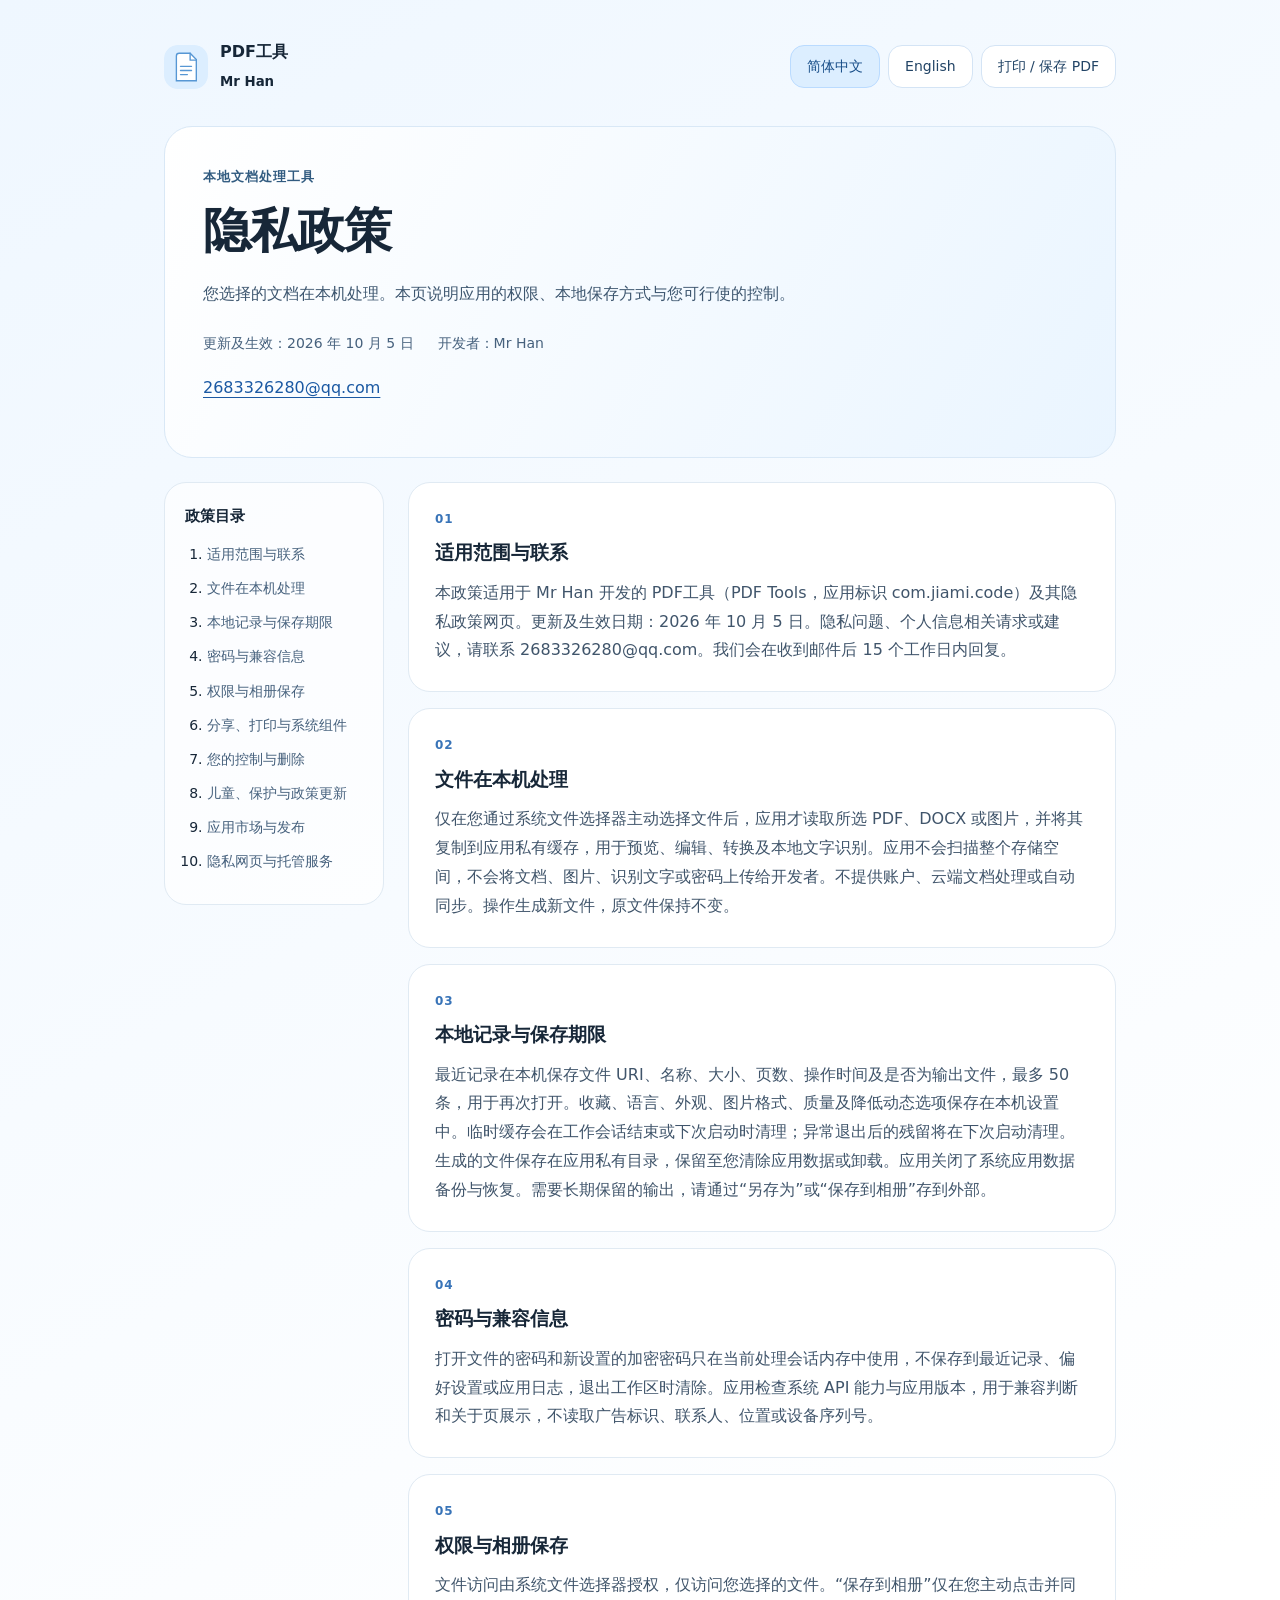
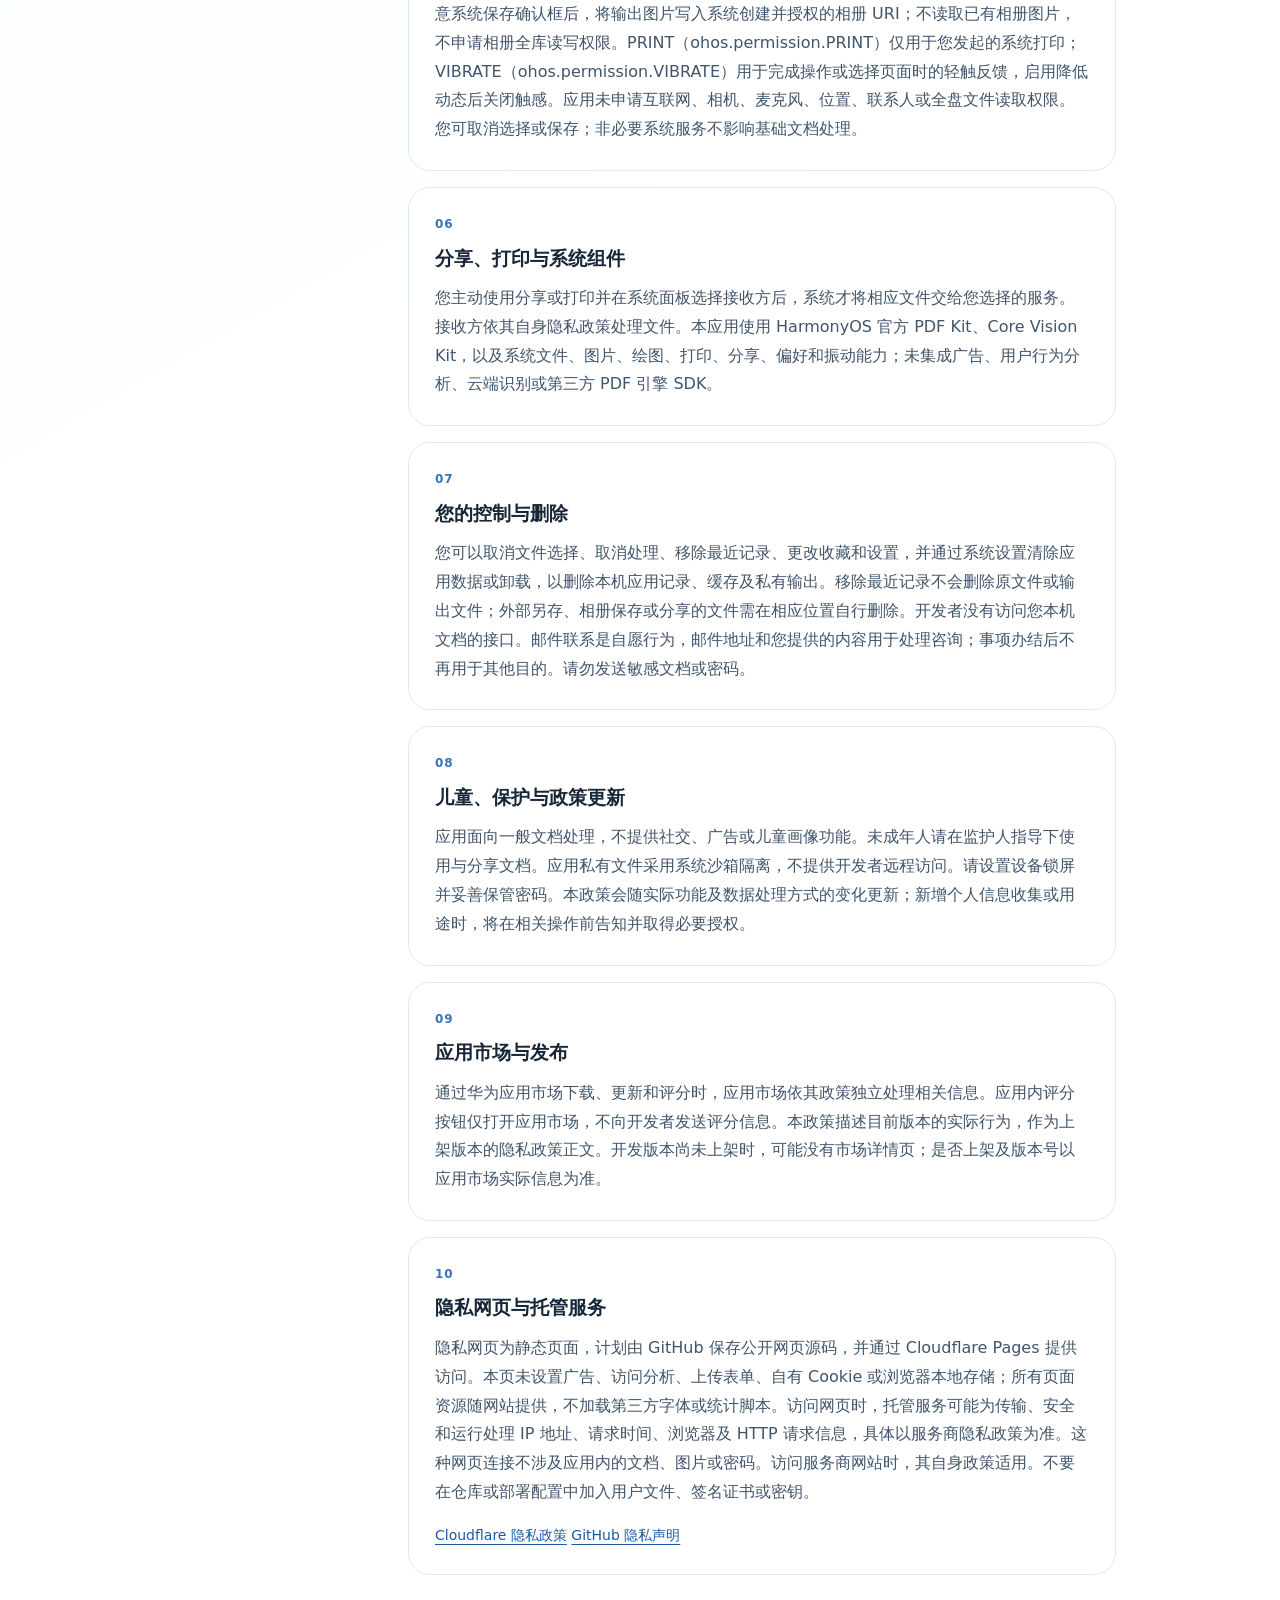
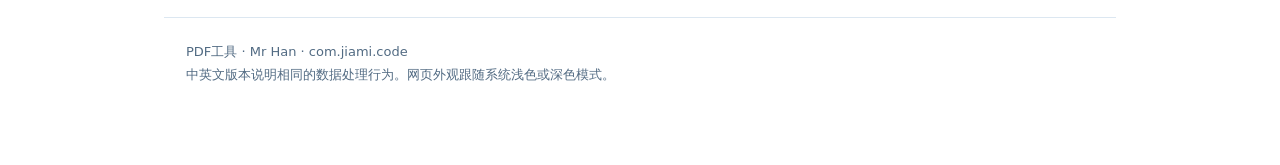
==== public/index.html @ 7ca53d2f "Add files via upload" ====
<!doctype html>
<html lang="zh-CN"><head><meta charset="utf-8"><meta name="viewport" content="width=device-width,initial-scale=1"><meta name="description" content="PDF工具 隐私政策 · Mr Han · 2026-10-05"><meta name="color-scheme" content="light dark"><title>隐私政策 · PDF工具 · Mr Han</title><link rel="icon" href="./assets/icon.svg" type="image/svg+xml"><link rel="stylesheet" href="./assets/style.css"><link rel="alternate" hreflang="zh-CN" href="./index.html"><link rel="alternate" hreflang="en" href="./en/index.html"><script src="./assets/site.js" defer></script></head>
<body><a class="skip" href="#policy">跳转到政策正文</a><div class="wrap"><header class="top"><div class="brand"><img class="icon" src="./assets/icon.svg" alt="" width="44" height="44"><span>PDF工具<br><small>Mr Han</small></span></div><nav class="controls" aria-label="语言与打印"><a class="control" href="./index.html" lang="zh-CN" aria-current="page">简体中文</a><a class="control" href="./en/index.html" lang="en" >English</a><button class="control" id="print" type="button">打印 / 保存 PDF</button></nav></header><div class="hero"><div class="eyebrow">本地文档处理工具</div><h1>隐私政策</h1><p class="lead">您选择的文档在本机处理。本页说明应用的权限、本地保存方式与您可行使的控制。</p><div class="meta"><span>更新及生效：2026 年 10 月 5 日</span><span>开发者：Mr Han</span></div><p class="contact"><a href="mailto:2683326280@qq.com">2683326280@qq.com</a></p></div><div class="layout"><nav class="toc" aria-label="目录"><h2>政策目录</h2><ol><li><a href="#section-1">适用范围与联系</a></li><li><a href="#section-2">文件在本机处理</a></li><li><a href="#section-3">本地记录与保存期限</a></li><li><a href="#section-4">密码与兼容信息</a></li><li><a href="#section-5">权限与相册保存</a></li><li><a href="#section-6">分享、打印与系统组件</a></li><li><a href="#section-7">您的控制与删除</a></li><li><a href="#section-8">儿童、保护与政策更新</a></li><li><a href="#section-9">应用市场与发布</a></li><li><a href="#section-10">隐私网页与托管服务</a></li></ol></nav><main class="article" id="policy"><section class="section" id="section-1" aria-labelledby="heading-1"><span class="number">01</span><h2 id="heading-1">适用范围与联系</h2><p>本政策适用于 Mr Han 开发的 PDF工具（PDF Tools，应用标识 com.jiami.code）及其隐私政策网页。更新及生效日期：2026 年 10 月 5 日。隐私问题、个人信息相关请求或建议，请联系 2683326280@qq.com。我们会在收到邮件后 15 个工作日内回复。</p></section><section class="section" id="section-2" aria-labelledby="heading-2"><span class="number">02</span><h2 id="heading-2">文件在本机处理</h2><p>仅在您通过系统文件选择器主动选择文件后，应用才读取所选 PDF、DOCX 或图片，并将其复制到应用私有缓存，用于预览、编辑、转换及本地文字识别。应用不会扫描整个存储空间，不会将文档、图片、识别文字或密码上传给开发者。不提供账户、云端文档处理或自动同步。操作生成新文件，原文件保持不变。</p></section><section class="section" id="section-3" aria-labelledby="heading-3"><span class="number">03</span><h2 id="heading-3">本地记录与保存期限</h2><p>最近记录在本机保存文件 URI、名称、大小、页数、操作时间及是否为输出文件，最多 50 条，用于再次打开。收藏、语言、外观、图片格式、质量及降低动态选项保存在本机设置中。临时缓存会在工作会话结束或下次启动时清理；异常退出后的残留将在下次启动清理。生成的文件保存在应用私有目录，保留至您清除应用数据或卸载。应用关闭了系统应用数据备份与恢复。需要长期保留的输出，请通过“另存为”或“保存到相册”存到外部。</p></section><section class="section" id="section-4" aria-labelledby="heading-4"><span class="number">04</span><h2 id="heading-4">密码与兼容信息</h2><p>打开文件的密码和新设置的加密密码只在当前处理会话内存中使用，不保存到最近记录、偏好设置或应用日志，退出工作区时清除。应用检查系统 API 能力与应用版本，用于兼容判断和关于页展示，不读取广告标识、联系人、位置或设备序列号。</p></section><section class="section" id="section-5" aria-labelledby="heading-5"><span class="number">05</span><h2 id="heading-5">权限与相册保存</h2><p>文件访问由系统文件选择器授权，仅访问您选择的文件。“保存到相册”仅在您主动点击并同意系统保存确认框后，将输出图片写入系统创建并授权的相册 URI；不读取已有相册图片，不申请相册全库读写权限。PRINT（ohos.permission.PRINT）仅用于您发起的系统打印；VIBRATE（ohos.permission.VIBRATE）用于完成操作或选择页面时的轻触反馈，启用降低动态后关闭触感。应用未申请互联网、相机、麦克风、位置、联系人或全盘文件读取权限。您可取消选择或保存；非必要系统服务不影响基础文档处理。</p></section><section class="section" id="section-6" aria-labelledby="heading-6"><span class="number">06</span><h2 id="heading-6">分享、打印与系统组件</h2><p>您主动使用分享或打印并在系统面板选择接收方后，系统才将相应文件交给您选择的服务。接收方依其自身隐私政策处理文件。本应用使用 HarmonyOS 官方 PDF Kit、Core Vision Kit，以及系统文件、图片、绘图、打印、分享、偏好和振动能力；未集成广告、用户行为分析、云端识别或第三方 PDF 引擎 SDK。</p></section><section class="section" id="section-7" aria-labelledby="heading-7"><span class="number">07</span><h2 id="heading-7">您的控制与删除</h2><p>您可以取消文件选择、取消处理、移除最近记录、更改收藏和设置，并通过系统设置清除应用数据或卸载，以删除本机应用记录、缓存及私有输出。移除最近记录不会删除原文件或输出文件；外部另存、相册保存或分享的文件需在相应位置自行删除。开发者没有访问您本机文档的接口。邮件联系是自愿行为，邮件地址和您提供的内容用于处理咨询；事项办结后不再用于其他目的。请勿发送敏感文档或密码。</p></section><section class="section" id="section-8" aria-labelledby="heading-8"><span class="number">08</span><h2 id="heading-8">儿童、保护与政策更新</h2><p>应用面向一般文档处理，不提供社交、广告或儿童画像功能。未成年人请在监护人指导下使用与分享文档。应用私有文件采用系统沙箱隔离，不提供开发者远程访问。请设置设备锁屏并妥善保管密码。本政策会随实际功能及数据处理方式的变化更新；新增个人信息收集或用途时，将在相关操作前告知并取得必要授权。</p></section><section class="section" id="section-9" aria-labelledby="heading-9"><span class="number">09</span><h2 id="heading-9">应用市场与发布</h2><p>通过华为应用市场下载、更新和评分时，应用市场依其政策独立处理相关信息。应用内评分按钮仅打开应用市场，不向开发者发送评分信息。本政策描述目前版本的实际行为，作为上架版本的隐私政策正文。开发版本尚未上架时，可能没有市场详情页；是否上架及版本号以应用市场实际信息为准。</p></section><section class="section" id="section-10" aria-labelledby="heading-10"><span class="number">10</span><h2 id="heading-10">隐私网页与托管服务</h2><p>隐私网页为静态页面，计划由 GitHub 保存公开网页源码，并通过 Cloudflare Pages 提供访问。本页未设置广告、访问分析、上传表单、自有 Cookie 或浏览器本地存储；所有页面资源随网站提供，不加载第三方字体或统计脚本。访问网页时，托管服务可能为传输、安全和运行处理 IP 地址、请求时间、浏览器及 HTTP 请求信息，具体以服务商隐私政策为准。这种网页连接不涉及应用内的文档、图片或密码。访问服务商网站时，其自身政策适用。不要在仓库或部署配置中加入用户文件、签名证书或密钥。</p><p class="links"><a href="https://www.cloudflare.com/privacypolicy/" rel="noreferrer">Cloudflare 隐私政策</a> <a href="https://docs.github.com/en/site-policy/privacy-policies/github-general-privacy-statement" rel="noreferrer">GitHub 隐私声明</a></p></section></main></div><footer>PDF工具 · Mr Han · com.jiami.code<br>中英文版本说明相同的数据处理行为。网页外观跟随系统浅色或深色模式。</footer></div></body></html>
---- public/assets/style.css ----
*{box-sizing:border-box}html{scroll-behavior:smooth;scroll-padding-top:24px}body{margin:0;background:linear-gradient(150deg,#eff7ff,#fff 55%);color:#172738;font-family:system-ui,-apple-system,"Segoe UI","Microsoft YaHei",sans-serif;line-height:1.8}a{color:#1b59a3;text-underline-offset:4px}a:focus-visible,button:focus-visible{outline:3px solid #397ad0;outline-offset:4px}.skip{position:absolute;left:20px;top:-100px}.skip:focus{top:12px;background:white;padding:12px;z-index:2}.wrap{max-width:1000px;margin:auto;padding:38px 24px 56px}.top{display:flex;justify-content:space-between;gap:16px;align-items:center;margin-bottom:30px}.brand{display:flex;gap:12px;align-items:center;font-weight:700}.icon{width:44px;height:44px;border-radius:14px}.controls{display:flex;gap:8px;flex-wrap:wrap}.control{display:inline-flex;align-items:center;justify-content:center;text-decoration:none;border:1px solid #d4e4f5;border-radius:14px;background:#fff;color:#224466;padding:8px 16px;font:inherit;font-size:14px;cursor:pointer}.control[aria-current]{background:#dceeff;color:#174d88;border-color:#badbff}.hero{border-radius:28px;border:1px solid #d9e8f6;background:linear-gradient(120deg,#fff,#eaf5ff);padding:38px;margin-bottom:24px}.eyebrow{color:#315b80;font-size:13px;font-weight:700;letter-spacing:1px}h1{font-size:clamp(32px,5vw,48px);line-height:1.25;margin:12px 0 20px;letter-spacing:-1px}.lead{max-width:720px;color:#3e5770;margin:0 0 22px}.meta{display:flex;gap:12px 24px;flex-wrap:wrap;font-size:14px;color:#46617d}.layout{display:grid;grid-template-columns:220px minmax(0,1fr);gap:24px;align-items:start}.toc{border:1px solid #e0eaf3;border-radius:22px;background:#ffffffb8;padding:20px}.toc h2{font-size:15px;margin:0 0 12px}.toc ol{padding-left:22px;margin:0}.toc li{margin:9px 0;font-size:14px}.toc a{text-decoration:none;color:#46617d}.article{min-width:0}.section{background:#fff;border:1px solid #e0eaf3;border-radius:22px;padding:26px;margin:0 0 16px}.section h2{font-size:19px;line-height:1.5;margin:0 0 12px}.section p{margin:0;color:#40556b;overflow-wrap:anywhere}.number{font-size:12px;display:block;color:#3974b8;font-weight:700;letter-spacing:1px;margin-bottom:8px}footer{margin-top:26px;padding:22px;border-top:1px solid #dce7f1;font-size:13px;color:#526b83}footer a{margin-right:16px}.contact{margin-top:18px!important}.links{margin-top:16px!important;font-size:14px}@media(max-width:760px){.wrap{padding:22px 16px 36px}.hero{padding:26px 22px}.layout{grid-template-columns:1fr}.toc ol{display:grid;grid-template-columns:1fr 1fr;gap:0 18px}.section{padding:22px}.top{align-items:flex-start}.brand{font-size:14px}.controls{gap:6px}.control{padding:6px 10px}.icon{width:38px;height:38px}}@media(max-width:430px){.top{flex-direction:column;gap:14px}.toc ol{display:block}.hero{border-radius:24px}.meta{display:block}.meta span{display:block}}@media(prefers-color-scheme:dark){body{background:linear-gradient(150deg,#151020,#08090d 60%);color:#f4f1ff}a{color:#cab8ff}.hero{background:linear-gradient(120deg,#211a31,#171221);border-color:#3c3052}.lead,.meta,.eyebrow{color:#c4b7d7}.toc,.section{background:#15121d;border-color:#342b43}.toc a,.section p,footer{color:#c9c0d4}.number{color:#c0a6ff}.control{background:#251e33;border-color:#433254;color:#e0d3f2}.control[aria-current]{background:#413056;border-color:#796394;color:#fff}footer{border-color:#352a45}}@media(prefers-reduced-motion:reduce){html{scroll-behavior:auto}}@media print{body{background:white;color:black}.controls,.toc,.skip{display:none}.wrap{max-width:none;padding:0}.layout{display:block}.hero,.section{background:white!important;border-color:#ccc!important;break-inside:avoid;padding:16px}.section p,.lead,.meta{color:black!important}a{color:black}.top{margin-bottom:12px}footer{color:black}}
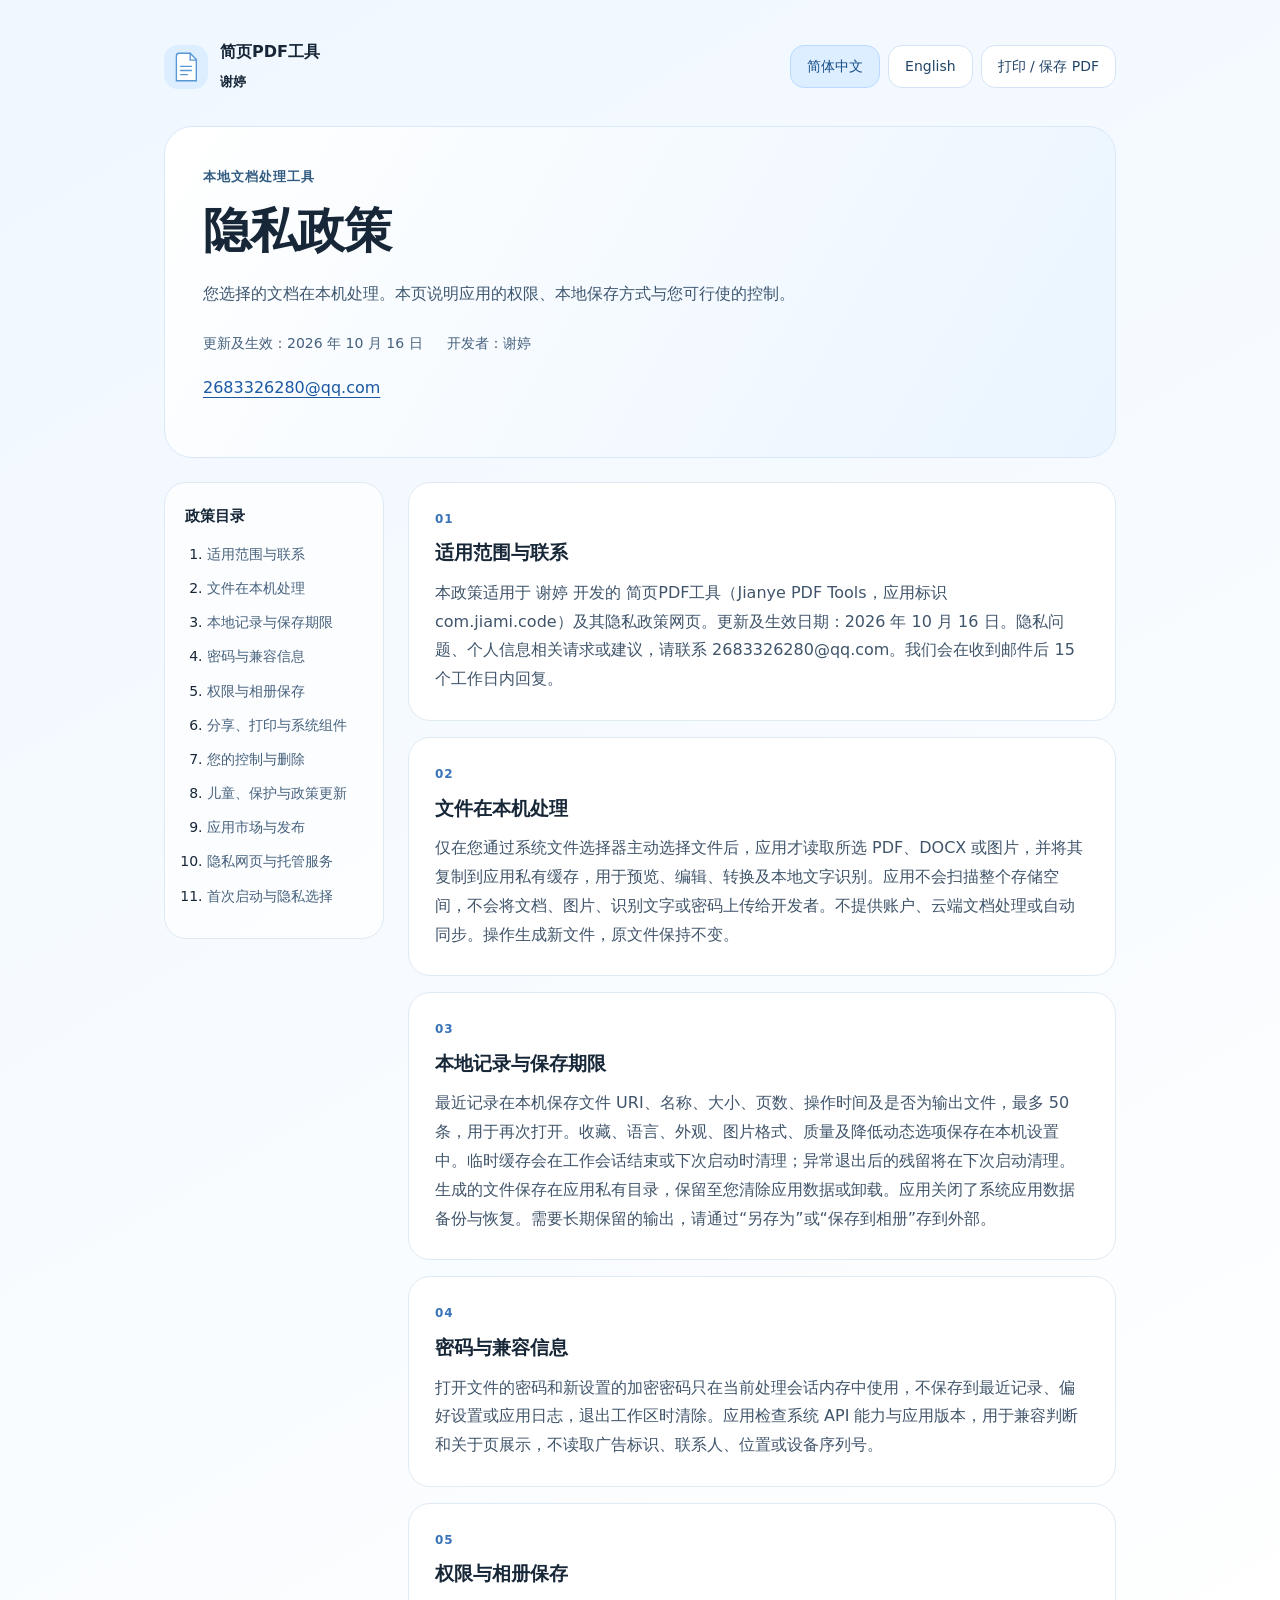
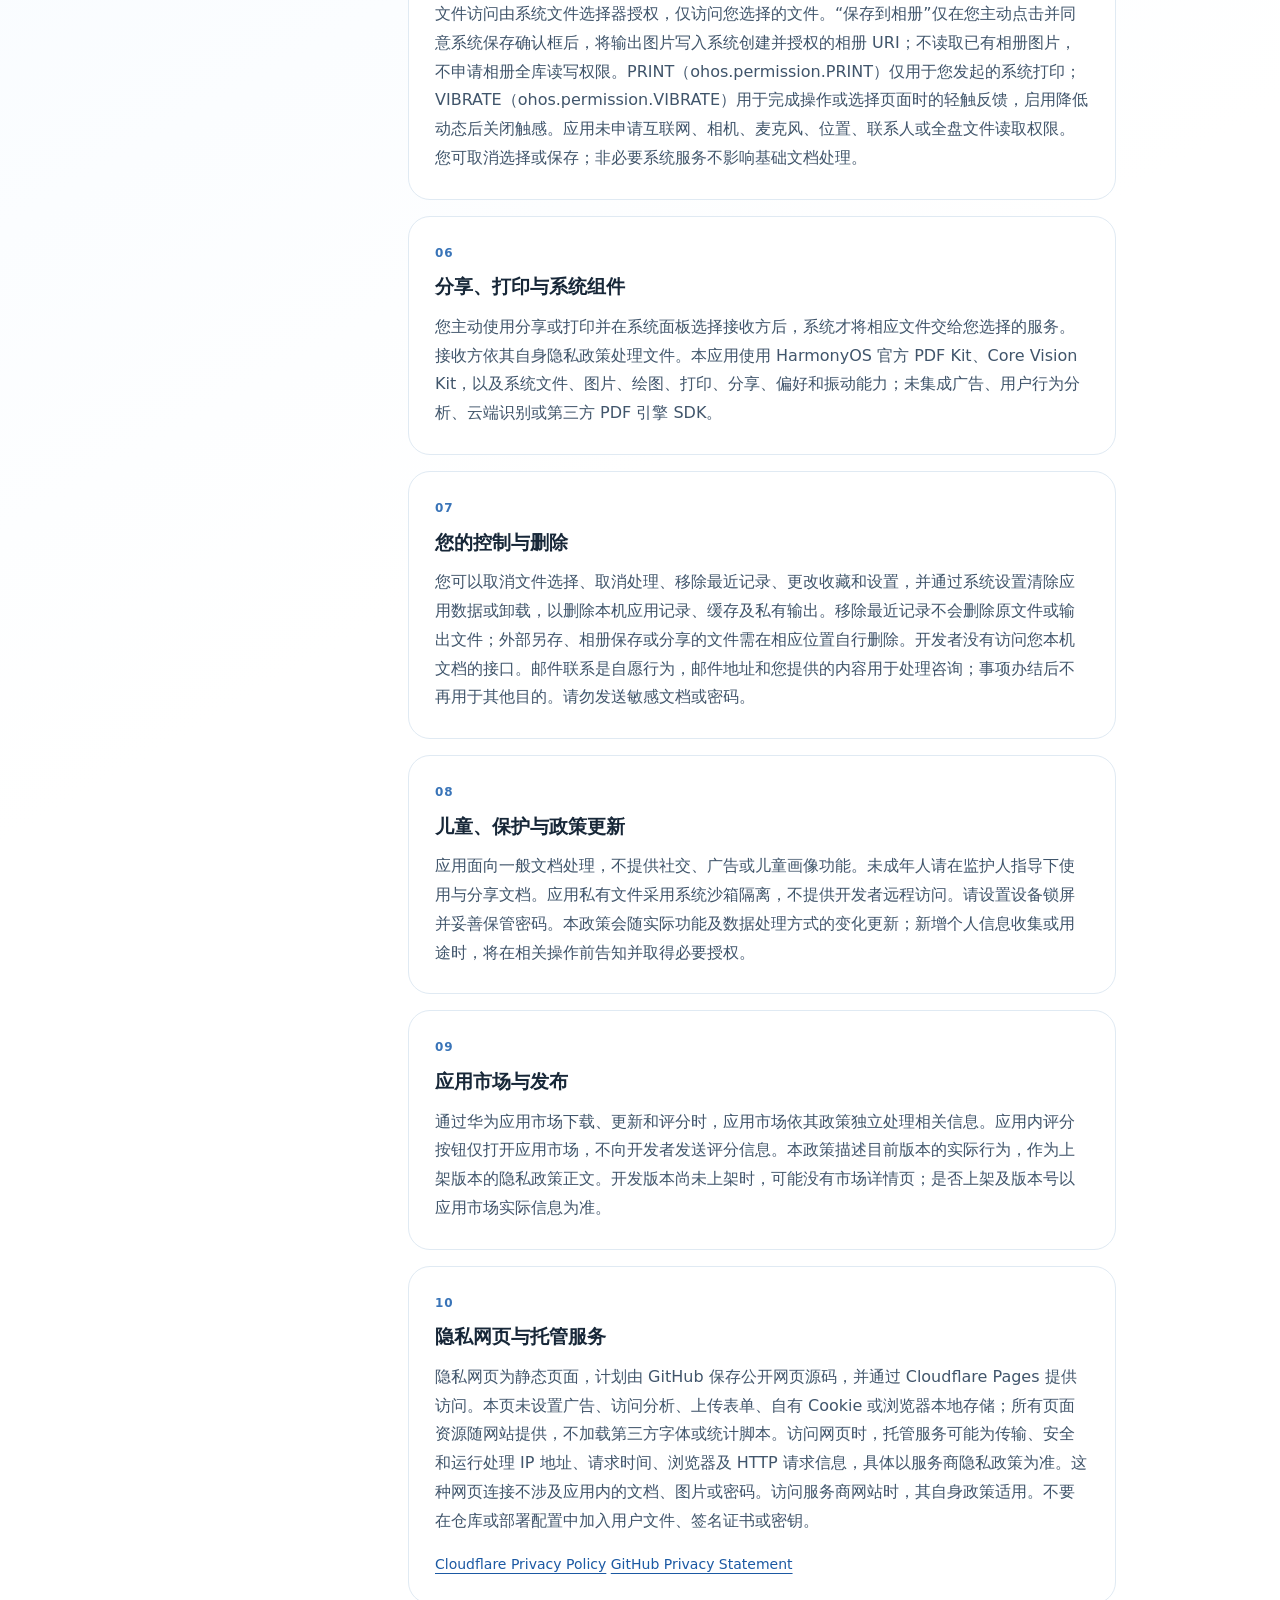
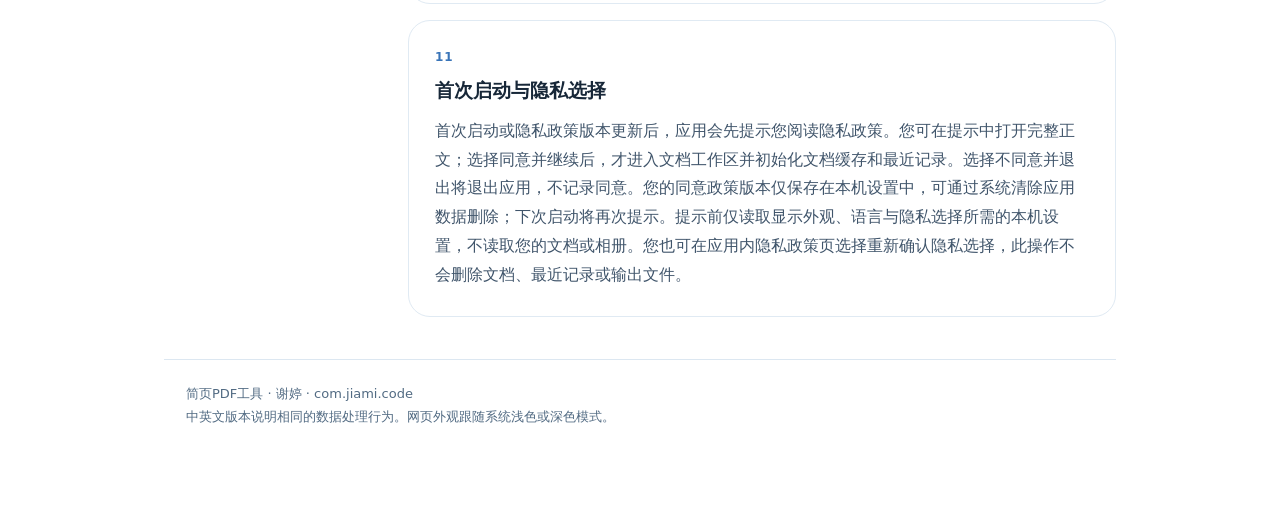
==== commit d6b64ca4: "Update Jianye PDF Tools bilingual privacy policy and developer identity" ====
--- a/public/index.html
+++ b/public/index.html
@@ -1,3 +1,3 @@
 <!doctype html>
-<html lang="zh-CN"><head><meta charset="utf-8"><meta name="viewport" content="width=device-width,initial-scale=1"><meta name="description" content="PDF工具 隐私政策 · Mr Han · 2026-10-05"><meta name="color-scheme" content="light dark"><title>隐私政策 · PDF工具 · Mr Han</title><link rel="icon" href="./assets/icon.svg" type="image/svg+xml"><link rel="stylesheet" href="./assets/style.css"><link rel="alternate" hreflang="zh-CN" href="./index.html"><link rel="alternate" hreflang="en" href="./en/index.html"><script src="./assets/site.js" defer></script></head>
-<body><a class="skip" href="#policy">跳转到政策正文</a><div class="wrap"><header class="top"><div class="brand"><img class="icon" src="./assets/icon.svg" alt="" width="44" height="44"><span>PDF工具<br><small>Mr Han</small></span></div><nav class="controls" aria-label="语言与打印"><a class="control" href="./index.html" lang="zh-CN" aria-current="page">简体中文</a><a class="control" href="./en/index.html" lang="en" >English</a><button class="control" id="print" type="button">打印 / 保存 PDF</button></nav></header><div class="hero"><div class="eyebrow">本地文档处理工具</div><h1>隐私政策</h1><p class="lead">您选择的文档在本机处理。本页说明应用的权限、本地保存方式与您可行使的控制。</p><div class="meta"><span>更新及生效：2026 年 10 月 5 日</span><span>开发者：Mr Han</span></div><p class="contact"><a href="mailto:2683326280@qq.com">2683326280@qq.com</a></p></div><div class="layout"><nav class="toc" aria-label="目录"><h2>政策目录</h2><ol><li><a href="#section-1">适用范围与联系</a></li><li><a href="#section-2">文件在本机处理</a></li><li><a href="#section-3">本地记录与保存期限</a></li><li><a href="#section-4">密码与兼容信息</a></li><li><a href="#section-5">权限与相册保存</a></li><li><a href="#section-6">分享、打印与系统组件</a></li><li><a href="#section-7">您的控制与删除</a></li><li><a href="#section-8">儿童、保护与政策更新</a></li><li><a href="#section-9">应用市场与发布</a></li><li><a href="#section-10">隐私网页与托管服务</a></li></ol></nav><main class="article" id="policy"><section class="section" id="section-1" aria-labelledby="heading-1"><span class="number">01</span><h2 id="heading-1">适用范围与联系</h2><p>本政策适用于 Mr Han 开发的 PDF工具（PDF Tools，应用标识 com.jiami.code）及其隐私政策网页。更新及生效日期：2026 年 10 月 5 日。隐私问题、个人信息相关请求或建议，请联系 2683326280@qq.com。我们会在收到邮件后 15 个工作日内回复。</p></section><section class="section" id="section-2" aria-labelledby="heading-2"><span class="number">02</span><h2 id="heading-2">文件在本机处理</h2><p>仅在您通过系统文件选择器主动选择文件后，应用才读取所选 PDF、DOCX 或图片，并将其复制到应用私有缓存，用于预览、编辑、转换及本地文字识别。应用不会扫描整个存储空间，不会将文档、图片、识别文字或密码上传给开发者。不提供账户、云端文档处理或自动同步。操作生成新文件，原文件保持不变。</p></section><section class="section" id="section-3" aria-labelledby="heading-3"><span class="number">03</span><h2 id="heading-3">本地记录与保存期限</h2><p>最近记录在本机保存文件 URI、名称、大小、页数、操作时间及是否为输出文件，最多 50 条，用于再次打开。收藏、语言、外观、图片格式、质量及降低动态选项保存在本机设置中。临时缓存会在工作会话结束或下次启动时清理；异常退出后的残留将在下次启动清理。生成的文件保存在应用私有目录，保留至您清除应用数据或卸载。应用关闭了系统应用数据备份与恢复。需要长期保留的输出，请通过“另存为”或“保存到相册”存到外部。</p></section><section class="section" id="section-4" aria-labelledby="heading-4"><span class="number">04</span><h2 id="heading-4">密码与兼容信息</h2><p>打开文件的密码和新设置的加密密码只在当前处理会话内存中使用，不保存到最近记录、偏好设置或应用日志，退出工作区时清除。应用检查系统 API 能力与应用版本，用于兼容判断和关于页展示，不读取广告标识、联系人、位置或设备序列号。</p></section><section class="section" id="section-5" aria-labelledby="heading-5"><span class="number">05</span><h2 id="heading-5">权限与相册保存</h2><p>文件访问由系统文件选择器授权，仅访问您选择的文件。“保存到相册”仅在您主动点击并同意系统保存确认框后，将输出图片写入系统创建并授权的相册 URI；不读取已有相册图片，不申请相册全库读写权限。PRINT（ohos.permission.PRINT）仅用于您发起的系统打印；VIBRATE（ohos.permission.VIBRATE）用于完成操作或选择页面时的轻触反馈，启用降低动态后关闭触感。应用未申请互联网、相机、麦克风、位置、联系人或全盘文件读取权限。您可取消选择或保存；非必要系统服务不影响基础文档处理。</p></section><section class="section" id="section-6" aria-labelledby="heading-6"><span class="number">06</span><h2 id="heading-6">分享、打印与系统组件</h2><p>您主动使用分享或打印并在系统面板选择接收方后，系统才将相应文件交给您选择的服务。接收方依其自身隐私政策处理文件。本应用使用 HarmonyOS 官方 PDF Kit、Core Vision Kit，以及系统文件、图片、绘图、打印、分享、偏好和振动能力；未集成广告、用户行为分析、云端识别或第三方 PDF 引擎 SDK。</p></section><section class="section" id="section-7" aria-labelledby="heading-7"><span class="number">07</span><h2 id="heading-7">您的控制与删除</h2><p>您可以取消文件选择、取消处理、移除最近记录、更改收藏和设置，并通过系统设置清除应用数据或卸载，以删除本机应用记录、缓存及私有输出。移除最近记录不会删除原文件或输出文件；外部另存、相册保存或分享的文件需在相应位置自行删除。开发者没有访问您本机文档的接口。邮件联系是自愿行为，邮件地址和您提供的内容用于处理咨询；事项办结后不再用于其他目的。请勿发送敏感文档或密码。</p></section><section class="section" id="section-8" aria-labelledby="heading-8"><span class="number">08</span><h2 id="heading-8">儿童、保护与政策更新</h2><p>应用面向一般文档处理，不提供社交、广告或儿童画像功能。未成年人请在监护人指导下使用与分享文档。应用私有文件采用系统沙箱隔离，不提供开发者远程访问。请设置设备锁屏并妥善保管密码。本政策会随实际功能及数据处理方式的变化更新；新增个人信息收集或用途时，将在相关操作前告知并取得必要授权。</p></section><section class="section" id="section-9" aria-labelledby="heading-9"><span class="number">09</span><h2 id="heading-9">应用市场与发布</h2><p>通过华为应用市场下载、更新和评分时，应用市场依其政策独立处理相关信息。应用内评分按钮仅打开应用市场，不向开发者发送评分信息。本政策描述目前版本的实际行为，作为上架版本的隐私政策正文。开发版本尚未上架时，可能没有市场详情页；是否上架及版本号以应用市场实际信息为准。</p></section><section class="section" id="section-10" aria-labelledby="heading-10"><span class="number">10</span><h2 id="heading-10">隐私网页与托管服务</h2><p>隐私网页为静态页面，计划由 GitHub 保存公开网页源码，并通过 Cloudflare Pages 提供访问。本页未设置广告、访问分析、上传表单、自有 Cookie 或浏览器本地存储；所有页面资源随网站提供，不加载第三方字体或统计脚本。访问网页时，托管服务可能为传输、安全和运行处理 IP 地址、请求时间、浏览器及 HTTP 请求信息，具体以服务商隐私政策为准。这种网页连接不涉及应用内的文档、图片或密码。访问服务商网站时，其自身政策适用。不要在仓库或部署配置中加入用户文件、签名证书或密钥。</p><p class="links"><a href="https://www.cloudflare.com/privacypolicy/" rel="noreferrer">Cloudflare 隐私政策</a> <a href="https://docs.github.com/en/site-policy/privacy-policies/github-general-privacy-statement" rel="noreferrer">GitHub 隐私声明</a></p></section></main></div><footer>PDF工具 · Mr Han · com.jiami.code<br>中英文版本说明相同的数据处理行为。网页外观跟随系统浅色或深色模式。</footer></div></body></html>+<html lang="zh-CN"><head><meta charset="utf-8"><meta name="viewport" content="width=device-width,initial-scale=1"><meta name="description" content="简页PDF工具 隐私政策 · 谢婷 · 2026-10-16"><meta name="color-scheme" content="light dark"><title>隐私政策 · 简页PDF工具 · 谢婷</title><link rel="icon" href="./assets/icon.svg" type="image/svg+xml"><link rel="stylesheet" href="./assets/style.css"><link rel="alternate" hreflang="zh-CN" href="./index.html"><link rel="alternate" hreflang="en" href="./en/index.html"><script src="./assets/site.js" defer></script></head>
+<body><a class="skip" href="#policy">跳转到政策正文</a><div class="wrap"><header class="top"><div class="brand"><img class="icon" src="./assets/icon.svg" alt="" width="44" height="44"><span>简页PDF工具<br><small>谢婷</small></span></div><nav class="controls" aria-label="语言与打印"><a class="control" href="./index.html" lang="zh-CN" aria-current="page">简体中文</a><a class="control" href="./en/index.html" lang="en" >English</a><button class="control" id="print" type="button">打印 / 保存 PDF</button></nav></header><div class="hero"><div class="eyebrow">本地文档处理工具</div><h1>隐私政策</h1><p class="lead">您选择的文档在本机处理。本页说明应用的权限、本地保存方式与您可行使的控制。</p><div class="meta"><span>更新及生效：2026 年 10 月 16 日</span><span>开发者：谢婷</span></div><p class="contact"><a href="mailto:2683326280@qq.com">2683326280@qq.com</a></p></div><div class="layout"><nav class="toc" aria-label="目录"><h2>政策目录</h2><ol><li><a href="#section-1">适用范围与联系</a></li><li><a href="#section-2">文件在本机处理</a></li><li><a href="#section-3">本地记录与保存期限</a></li><li><a href="#section-4">密码与兼容信息</a></li><li><a href="#section-5">权限与相册保存</a></li><li><a href="#section-6">分享、打印与系统组件</a></li><li><a href="#section-7">您的控制与删除</a></li><li><a href="#section-8">儿童、保护与政策更新</a></li><li><a href="#section-9">应用市场与发布</a></li><li><a href="#section-10">隐私网页与托管服务</a></li><li><a href="#section-11">首次启动与隐私选择</a></li></ol></nav><main class="article" id="policy"><section class="section" id="section-1" aria-labelledby="heading-1"><span class="number">01</span><h2 id="heading-1">适用范围与联系</h2><p>本政策适用于 谢婷 开发的 简页PDF工具（Jianye PDF Tools，应用标识 com.jiami.code）及其隐私政策网页。更新及生效日期：2026 年 10 月 16 日。隐私问题、个人信息相关请求或建议，请联系 2683326280@qq.com。我们会在收到邮件后 15 个工作日内回复。</p></section><section class="section" id="section-2" aria-labelledby="heading-2"><span class="number">02</span><h2 id="heading-2">文件在本机处理</h2><p>仅在您通过系统文件选择器主动选择文件后，应用才读取所选 PDF、DOCX 或图片，并将其复制到应用私有缓存，用于预览、编辑、转换及本地文字识别。应用不会扫描整个存储空间，不会将文档、图片、识别文字或密码上传给开发者。不提供账户、云端文档处理或自动同步。操作生成新文件，原文件保持不变。</p></section><section class="section" id="section-3" aria-labelledby="heading-3"><span class="number">03</span><h2 id="heading-3">本地记录与保存期限</h2><p>最近记录在本机保存文件 URI、名称、大小、页数、操作时间及是否为输出文件，最多 50 条，用于再次打开。收藏、语言、外观、图片格式、质量及降低动态选项保存在本机设置中。临时缓存会在工作会话结束或下次启动时清理；异常退出后的残留将在下次启动清理。生成的文件保存在应用私有目录，保留至您清除应用数据或卸载。应用关闭了系统应用数据备份与恢复。需要长期保留的输出，请通过“另存为”或“保存到相册”存到外部。</p></section><section class="section" id="section-4" aria-labelledby="heading-4"><span class="number">04</span><h2 id="heading-4">密码与兼容信息</h2><p>打开文件的密码和新设置的加密密码只在当前处理会话内存中使用，不保存到最近记录、偏好设置或应用日志，退出工作区时清除。应用检查系统 API 能力与应用版本，用于兼容判断和关于页展示，不读取广告标识、联系人、位置或设备序列号。</p></section><section class="section" id="section-5" aria-labelledby="heading-5"><span class="number">05</span><h2 id="heading-5">权限与相册保存</h2><p>文件访问由系统文件选择器授权，仅访问您选择的文件。“保存到相册”仅在您主动点击并同意系统保存确认框后，将输出图片写入系统创建并授权的相册 URI；不读取已有相册图片，不申请相册全库读写权限。PRINT（ohos.permission.PRINT）仅用于您发起的系统打印；VIBRATE（ohos.permission.VIBRATE）用于完成操作或选择页面时的轻触反馈，启用降低动态后关闭触感。应用未申请互联网、相机、麦克风、位置、联系人或全盘文件读取权限。您可取消选择或保存；非必要系统服务不影响基础文档处理。</p></section><section class="section" id="section-6" aria-labelledby="heading-6"><span class="number">06</span><h2 id="heading-6">分享、打印与系统组件</h2><p>您主动使用分享或打印并在系统面板选择接收方后，系统才将相应文件交给您选择的服务。接收方依其自身隐私政策处理文件。本应用使用 HarmonyOS 官方 PDF Kit、Core Vision Kit，以及系统文件、图片、绘图、打印、分享、偏好和振动能力；未集成广告、用户行为分析、云端识别或第三方 PDF 引擎 SDK。</p></section><section class="section" id="section-7" aria-labelledby="heading-7"><span class="number">07</span><h2 id="heading-7">您的控制与删除</h2><p>您可以取消文件选择、取消处理、移除最近记录、更改收藏和设置，并通过系统设置清除应用数据或卸载，以删除本机应用记录、缓存及私有输出。移除最近记录不会删除原文件或输出文件；外部另存、相册保存或分享的文件需在相应位置自行删除。开发者没有访问您本机文档的接口。邮件联系是自愿行为，邮件地址和您提供的内容用于处理咨询；事项办结后不再用于其他目的。请勿发送敏感文档或密码。</p></section><section class="section" id="section-8" aria-labelledby="heading-8"><span class="number">08</span><h2 id="heading-8">儿童、保护与政策更新</h2><p>应用面向一般文档处理，不提供社交、广告或儿童画像功能。未成年人请在监护人指导下使用与分享文档。应用私有文件采用系统沙箱隔离，不提供开发者远程访问。请设置设备锁屏并妥善保管密码。本政策会随实际功能及数据处理方式的变化更新；新增个人信息收集或用途时，将在相关操作前告知并取得必要授权。</p></section><section class="section" id="section-9" aria-labelledby="heading-9"><span class="number">09</span><h2 id="heading-9">应用市场与发布</h2><p>通过华为应用市场下载、更新和评分时，应用市场依其政策独立处理相关信息。应用内评分按钮仅打开应用市场，不向开发者发送评分信息。本政策描述目前版本的实际行为，作为上架版本的隐私政策正文。开发版本尚未上架时，可能没有市场详情页；是否上架及版本号以应用市场实际信息为准。</p></section><section class="section" id="section-10" aria-labelledby="heading-10"><span class="number">10</span><h2 id="heading-10">隐私网页与托管服务</h2><p>隐私网页为静态页面，计划由 GitHub 保存公开网页源码，并通过 Cloudflare Pages 提供访问。本页未设置广告、访问分析、上传表单、自有 Cookie 或浏览器本地存储；所有页面资源随网站提供，不加载第三方字体或统计脚本。访问网页时，托管服务可能为传输、安全和运行处理 IP 地址、请求时间、浏览器及 HTTP 请求信息，具体以服务商隐私政策为准。这种网页连接不涉及应用内的文档、图片或密码。访问服务商网站时，其自身政策适用。不要在仓库或部署配置中加入用户文件、签名证书或密钥。</p><p class="links"><a href="https://www.cloudflare.com/privacypolicy/" rel="noreferrer">Cloudflare Privacy Policy</a> <a href="https://docs.github.com/en/site-policy/privacy-policies/github-general-privacy-statement" rel="noreferrer">GitHub Privacy Statement</a></p></section><section class="section" id="section-11" aria-labelledby="heading-11"><span class="number">11</span><h2 id="heading-11">首次启动与隐私选择</h2><p>首次启动或隐私政策版本更新后，应用会先提示您阅读隐私政策。您可在提示中打开完整正文；选择同意并继续后，才进入文档工作区并初始化文档缓存和最近记录。选择不同意并退出将退出应用，不记录同意。您的同意政策版本仅保存在本机设置中，可通过系统清除应用数据删除；下次启动将再次提示。提示前仅读取显示外观、语言与隐私选择所需的本机设置，不读取您的文档或相册。您也可在应用内隐私政策页选择重新确认隐私选择，此操作不会删除文档、最近记录或输出文件。</p></section></main></div><footer>简页PDF工具 · 谢婷 · com.jiami.code<br>中英文版本说明相同的数据处理行为。网页外观跟随系统浅色或深色模式。</footer></div></body></html>
